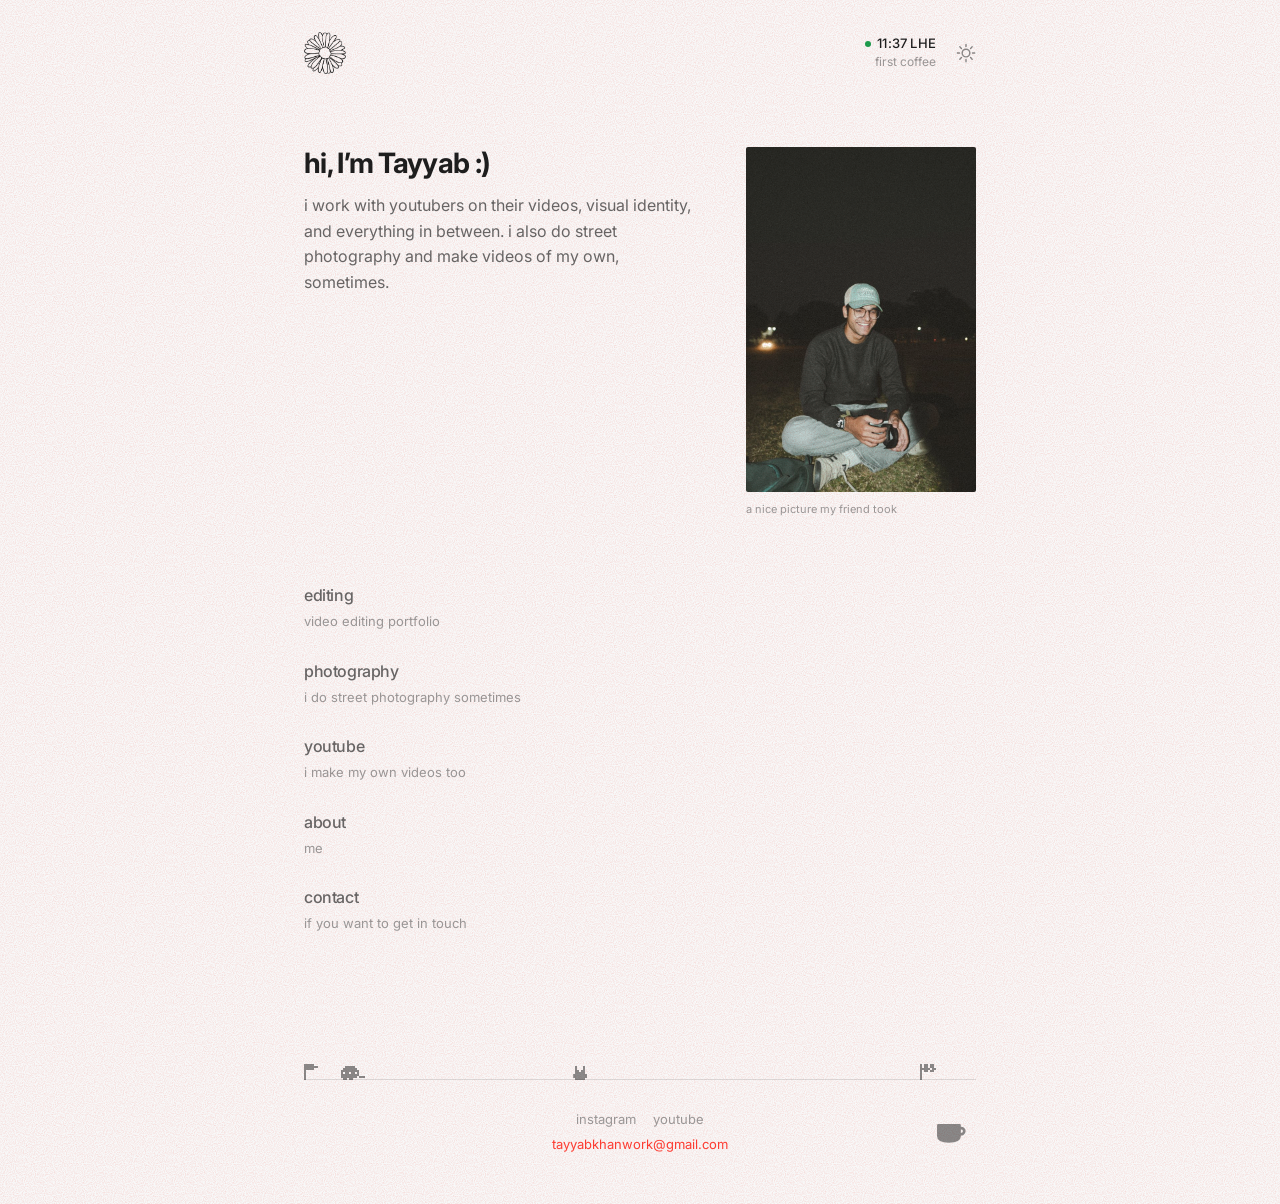
==== index.html @ bb60f00d "Add OpenAI, and put Lenovo's box back OpenAI from the file he supplied: a 1200x1200 JPEG, black knot" ====
<!doctype html>
<html lang="en">
<head>
<meta charset="utf-8">
<meta name="viewport" content="width=device-width,initial-scale=1">
<title>Tayyab Khan</title>
<meta name="description" content="I work with YouTubers on their videos, visual identity, and everything in between.">
<meta property="og:title" content="Tayyab Khan">
<meta property="og:description" content="I work with YouTubers on their videos, visual identity, and everything in between.">
<meta property="og:type" content="website">
<meta property="og:url" content="https://tayyabkhan.com/">
<meta property="og:image" content="https://tayyabkhan.com/assets/img/og.jpg">
<meta property="og:image:width" content="1200">
<meta property="og:image:height" content="630">
<meta name="twitter:card" content="summary_large_image">
<meta name="twitter:image" content="https://tayyabkhan.com/assets/img/og.jpg">
<link rel="canonical" href="https://tayyabkhan.com/">
<link rel="icon" href="/assets/img/favicon.png" type="image/png">
<link rel="alternate icon" href="/favicon.ico" sizes="any">
<link rel="preconnect" href="https://fonts.googleapis.com">
<link rel="preconnect" href="https://fonts.gstatic.com" crossorigin>
<link href="https://fonts.googleapis.com/css2?family=Inter:wght@400;500;700&display=swap" rel="stylesheet">
<link rel="stylesheet" href="/assets/css/site.css?v=3b658a05">
<script>try{var t=localStorage.getItem('theme');if(t)document.documentElement.setAttribute('data-theme',t)}catch(e){}</script>
</head>
<body>
<div id="grain" aria-hidden="true"></div>
<div id="grain-c" aria-hidden="true"></div>

<div class="wrap">
  <header class="site-head">
    <a class="mark" href="/" aria-label="Tayyab Khan — home"><span class="flower" aria-hidden="true"><span class="fill"></span><span class="line"></span><span class="line inked"></span></span></a>
    <div class="head-right">
      <p class="clock" id="clock"><b>—— lhe</b>lahore</p>
      <button class="tog" aria-label="switch theme" aria-pressed="false">
        <svg class="ic sun" viewBox="0 0 24 24" aria-hidden="true"><circle cx="12" cy="12" r="4.6"/><path d="M12 1.6v2.6M12 19.8v2.6M1.6 12h2.6M19.8 12h2.6M4.6 4.6l1.9 1.9M17.5 17.5l1.9 1.9M19.4 4.6l-1.9 1.9M6.5 17.5l-1.9 1.9"/></svg>
        <svg class="ic moon" viewBox="0 0 24 24" aria-hidden="true"><path d="M20.2 14.6A8.7 8.7 0 0 1 9.4 3.8a8.7 8.7 0 1 0 10.8 10.8Z"/></svg>
      </button>
    </div>
  </header>

  <div class="hero">
    <div>
      <h1>hi, I’m Tayyab :)</h1>
      <p class="bio">i work with youtubers on their videos, visual identity, and everything in
      between. i also do street photography and make videos of my own, sometimes.</p>
    </div>
    <figure class="me">
      <img src="/assets/img/homepage.jpg" alt="Tayyab Khan" width="230" height="345">
      <figcaption>a nice picture my friend took</figcaption>
    </figure>
  </div>

  <section>
    <div class="rows plain">
      <a class="row" href="/youtube-video-editing/"><span class="n">editing</span><span class="d">video editing portfolio</span></a>
      <a class="row" href="/photography/"><span class="n">photography</span><span class="d">i do street photography sometimes</span></a>
      <a class="row" href="/youtube/"><span class="n">youtube</span><span class="d">i make my own videos too</span></a>
      <a class="row" href="/about/"><span class="n">about</span><span class="d">me</span></a>
      <a class="row" href="/contact/"><span class="n">contact</span><span class="d">if you want to get in touch</span></a>
    </div>
  </section>

  <footer class="site-foot">
    <div class="fable" aria-hidden="true">
      <span class="pin flag-start"></span>
      <span class="pin flag-end"></span>
      <span class="pin tortoise"></span>
      <span class="pin hare"></span>
      <span class="pin zzz"></span>
    </div>
    <div class="foot-in">
      <span class="foot-social">
        <span class="soc">
          <a href="https://www.instagram.com/tayyabkhan.me" target="_blank" rel="noopener">instagram</a>
          <a href="https://www.youtube.com/@tayyaabkhan" target="_blank" rel="noopener">youtube</a>
        </span>
        <a class="mail" href="mailto:tayyabkhanwork@gmail.com">tayyabkhanwork@gmail.com</a>
      </span>
      <span class="cup"><svg class="tk cup" width="46" height="41" viewBox="0 0 34 30" fill="none"
     stroke="currentColor" stroke-width="2" stroke-linecap="round" stroke-linejoin="round" aria-hidden="true">
  <path fill="currentColor" d="M6.2 12.6h15.6v8.2c0 2.3-2 3.7-7.8 3.7s-7.8-1.4-7.8-3.7v-8.2Z"/>
  <path d="M21.8 14.8c2.3-.4 3.5.4 3.5 2.1s-1.2 2.6-3.5 2.3"/>
  <path class="st" d="M10.6 9.4c.9-1 .9-2.2 0-3.2"/>
  <path class="st st2" d="M14 8.8c.9-1 .9-2.2 0-3.2"/>
  <path class="st st3" d="M17.2 9.6c.9-1 .9-2.2 0-3.2"/>
</svg></span>
    </div>
  </footer>
</div>

<script src="/assets/js/site.js?v=77b9b106"></script>
<script src="/assets/js/fable.js?v=5c0aec54"></script>
</body>
</html>
---- assets/css/site.css ----
/* tayyabkhan.com — white paper, grey ink, grain, doodle rules */

:root{
  --bg:#fafafa;          /* reysu's palette, measured off their site */
  --raise:#f0f0f0;
  --ink:#1a1a1a;
  --body:#666666;
  --muted:#888888;
  --faint:#9a9a9a;
  --line:#dddddd;
  --skin:#fafafa;
  --glow:rgba(20,20,20,.30);
  --grain:.055;
  --redgrain:.34;
  --grainc-blend:multiply;
  --grainc-img:url("data:image/svg+xml,%3Csvg xmlns='http://www.w3.org/2000/svg' width='150' height='150'%3E%3Cfilter id='r'%3E%3CfeTurbulence type='fractalNoise' baseFrequency='.9' numOctaves='2' stitchTiles='stitch'/%3E%3CfeColorMatrix type='matrix' values='0 0 0 0 0.86  0 0 0 0 0.12  0 0 0 0 0.09  1 0 0 0 -0.35'/%3E%3C/filter%3E%3Crect width='150' height='150' filter='url(%23r)'/%3E%3C/svg%3E");
  --track:#39393d;
  --mail:#ff3b30;
  --live:#ff3b30;
  --green:#1a9e4b;
  --sun:#f0b90b; --sun-deep:#d19405; --sun-core:#5f4218; --sun-ink:#1a1a1a;
  --pop:#c0392b;
  --col:46rem;
  --pad:clamp(1.25rem,5vw,2rem);
  --sans:Inter,system-ui,-apple-system,sans-serif;
  --mono:Inter,system-ui,-apple-system,sans-serif;
  color-scheme:light;
}
:root[data-theme="dark"]{
  --bg:#0a0a0a; --raise:#141414; --ink:#e5e5e5; --body:#e5e5e5;
  --muted:#9a9a9a; --faint:#666666; --line:#222222; --skin:#0a0a0a;
  --glow:rgba(255,255,255,.40); --grain:.075; --redgrain:.5; --pop:#e04b32; --mail:#ff453a; --live:#ff453a; --green:#30d158;
  --grainc-blend:soft-light; --grainc-img:url("data:image/svg+xml,%3Csvg xmlns='http://www.w3.org/2000/svg' width='140' height='140'%3E%3Cfilter id='c'%3E%3CfeTurbulence type='fractalNoise' baseFrequency='.95' numOctaves='2' stitchTiles='stitch'/%3E%3C/filter%3E%3Crect width='140' height='140' filter='url(%23c)'/%3E%3C/svg%3E");
  color-scheme:dark;
}
@media (prefers-color-scheme:dark){
  :root:not([data-theme="light"]){
    --bg:#0a0a0a; --raise:#141414; --ink:#e5e5e5; --body:#e5e5e5;
    --muted:#9a9a9a; --faint:#666666; --line:#222222; --skin:#0a0a0a;
    --glow:rgba(255,255,255,.40); --grain:.075; --redgrain:.5; --pop:#e04b32; --mail:#ff453a; --live:#ff453a; --green:#30d158;
    --grainc-blend:soft-light; --grainc-img:url("data:image/svg+xml,%3Csvg xmlns='http://www.w3.org/2000/svg' width='140' height='140'%3E%3Cfilter id='c'%3E%3CfeTurbulence type='fractalNoise' baseFrequency='.95' numOctaves='2' stitchTiles='stitch'/%3E%3C/filter%3E%3Crect width='140' height='140' filter='url(%23c)'/%3E%3C/svg%3E");
    color-scheme:dark;
  }
}

*,*::before,*::after{box-sizing:border-box}

/* present for search engines and screen readers, invisible on screen --
   the visible headings were removed deliberately. */
.sr-only{
  position:absolute; width:1px; height:1px; padding:0; margin:-1px;
  overflow:hidden; clip:rect(0 0 0 0); white-space:nowrap; border:0;
}
html{-webkit-text-size-adjust:100%}
body{
  margin:0; background:var(--bg); color:var(--body);
  font-family:var(--sans); font-size:15px; line-height:1.5;
  letter-spacing:normal; -webkit-font-smoothing:antialiased;
}
::selection{background:var(--ink); color:var(--bg)}
/* height:auto is the companion to max-width:100% -- without it, an image
   carrying width/height attributes keeps its attribute height while the
   width shrinks, and stretches. The homepage portrait did exactly that
   on mobile: 200x345 against a true 2:3, so 45px too tall. */
img{max-width:100%; height:auto; display:block}
a{color:inherit}

/* ---------- grain ---------- */
#grain{
  position:fixed; top:-50%; left:-50%; width:200%; height:200%;
  pointer-events:none; z-index:9999; opacity:var(--grain);
  background-image:url("data:image/svg+xml,%3Csvg xmlns='http://www.w3.org/2000/svg' width='180' height='180'%3E%3Cfilter id='n'%3E%3CfeTurbulence type='fractalNoise' baseFrequency='.82' numOctaves='4' stitchTiles='stitch'/%3E%3CfeColorMatrix type='saturate' values='0'/%3E%3C/filter%3E%3Crect width='180' height='180' filter='url(%23n)'/%3E%3C/svg%3E");
  animation:grain 900ms steps(6) infinite;
  will-change:transform;
}
#grain-c{
  position:fixed; top:-50%; left:-50%; width:200%; height:200%;
  pointer-events:none; z-index:9998;
  opacity:var(--redgrain); mix-blend-mode:var(--grainc-blend);
  background-image:var(--grainc-img);
  animation:grain 1100ms steps(5) infinite reverse;
  will-change:transform;
}

@keyframes grain{
  0%{transform:translate(0,0)} 16%{transform:translate(-3%,-4%)}
  33%{transform:translate(-5%,2%)} 50%{transform:translate(3%,-3%)}
  66%{transform:translate(-2%,4%)} 83%{transform:translate(4%,2%)}
  100%{transform:translate(0,0)}
}
@media (prefers-reduced-motion:reduce){#grain,#grain-c{animation:none}}

/* ---------- glow on hover ---------- */
.glow{transition:text-shadow .3s ease}
.glow:hover{color:var(--ink); text-shadow:0 0 14px var(--glow)}

.wrap{max-width:var(--col); margin:0 auto; padding-inline:var(--pad)}
.col{max-width:40rem}
section{padding-block:clamp(2rem,5.5vw,3.25rem)}
.mono{font-size:12px; color:var(--muted)}
.label{font-size:12px; font-weight:400; letter-spacing:1.2px; text-transform:uppercase;
  color:var(--faint); display:block; margin-bottom:1.1rem}

/* ---------- header ---------- */
.site-head{display:flex; align-items:center; gap:.7rem; padding-top:1.4rem; padding-bottom:clamp(2.5rem,7vw,4rem)}
.mark{display:flex; align-items:center; gap:.55rem; text-decoration:none; color:var(--ink)}
.mark{line-height:0}
.flower{
  position:relative; display:block; width:42px; height:42px;
  transition:transform .8s cubic-bezier(.22,.68,.28,1);
}
.flower span{
  position:absolute; inset:0;
  -webkit-mask-repeat:no-repeat; mask-repeat:no-repeat;
  -webkit-mask-position:center;  mask-position:center;
  -webkit-mask-size:contain;     mask-size:contain;
}
/* the outlines: take the page's ink colour, so they invert with the theme */
.flower .line{
  background:currentColor;
  -webkit-mask-image:url("../img/sun-line.png"); mask-image:url("../img/sun-line.png");
}
/* the colour underneath, revealed from the centre outwards on hover */
.flower .fill{
  background:radial-gradient(circle at 50% 50%,
    var(--sun-core) 0 19%, var(--sun) 22%, var(--sun) 62%, var(--sun-deep) 100%);
  -webkit-mask-image:url("../img/sun-solid.png"); mask-image:url("../img/sun-solid.png");
  clip-path:circle(0% at 50% 50%);
  transition:clip-path .75s cubic-bezier(.22,.68,.28,1);
}
/* The outline uses currentColor, so in dark mode it turns near-white --
   which looks wrong sitting on top of yellow petals. This second outline is
   the illustration's own ink, revealed by the same expanding circle as the
   fill, so the drawn look matches light mode exactly wherever the colour has
   reached. Outside the circle the theme-coloured outline still shows. */
.flower .line.inked{
  background:var(--sun-ink);
  clip-path:circle(0% at 50% 50%);
  transition:clip-path .75s cubic-bezier(.22,.68,.28,1);
}
.mark:hover .fill,.mark:focus-visible .fill,
.mark:hover .line.inked,.mark:focus-visible .line.inked{clip-path:circle(72% at 50% 50%)}
.mark:hover .flower,.mark:focus-visible .flower{transform:rotate(31deg)}
@media (max-width:600px){.flower{width:36px; height:36px}}
@media (prefers-reduced-motion:reduce){
  .flower,.flower .fill{transition:none}
}
.head-right{margin-left:auto; display:flex; align-items:center; gap:1.25rem}
.clock{font-size:12px; font-weight:400; text-align:right; line-height:1.45; color:var(--faint)}
.clock .dot{display:inline-block; width:6px; height:6px; border-radius:50%;
  background:var(--green); margin-right:.4rem; vertical-align:middle; position:relative; top:-1px;
  animation:blink 2.4s ease-in-out infinite}
@keyframes blink{0%,100%{opacity:1}50%{opacity:.18}}
.clock b{display:block; font-size:13px; font-weight:500; color:var(--ink); letter-spacing:.2px}
.tog{
  background:none; border:0; padding:0; cursor:pointer; line-height:0;
  position:relative; width:20px; height:20px; color:var(--muted);
  -webkit-tap-highlight-color:transparent;
}
.tog:hover{color:var(--ink)}
.tog .ic{
  position:absolute; inset:0; width:20px; height:20px;
  fill:none; stroke:currentColor; stroke-width:1.7; stroke-linecap:round; stroke-linejoin:round;
  transition:opacity .3s ease, transform .45s cubic-bezier(.2,.7,.3,1);
}
.tog .moon{fill:currentColor; stroke:none}
/* the icon shown is the mode you are in: sun = light, moon = dark */
.tog[aria-pressed="false"] .moon{opacity:0; transform:rotate(-70deg) scale(.6)}
.tog[aria-pressed="true"]  .sun {opacity:0; transform:rotate(70deg)  scale(.6)}
.tog[aria-pressed="false"] .sun {opacity:1; transform:none}
.tog[aria-pressed="true"]  .moon{opacity:1; transform:none}

.site-nav{display:flex; gap:1.1rem; align-items:center; flex-wrap:wrap}
.site-nav a{font-size:13px; text-decoration:none; color:var(--muted)}
.site-nav a[aria-current="page"]{color:var(--ink)}
@media (max-width:600px){
  .site-head{padding-top:1.5rem; padding-bottom:2rem; gap:.75rem}
  .site-nav{margin-left:0; width:100%; gap:.95rem}
  .site-nav a{font-size:13px}
}

/* ---------- hero ---------- */
.hero{display:grid; grid-template-columns:1fr 230px; gap:clamp(1.5rem,5vw,3rem); align-items:start}
.hero .me img{border-radius:2px}
.hero .me figcaption{font-size:11px; color:var(--faint); margin-top:.6rem}
h1{font-size:28px; font-weight:700; color:var(--ink); letter-spacing:-.7px; line-height:1.15; margin:0 0 .9rem}
.bio{margin:0; max-width:46ch; font-size:16px; line-height:1.6}
.bio a{color:var(--ink); text-decoration:none; border-bottom:1px solid var(--line)}
.bio a:hover{border-bottom-color:var(--muted); text-shadow:0 0 14px var(--glow)}
@media (max-width:620px){
  .hero{grid-template-columns:1fr; gap:1.75rem}
  .hero .me{max-width:200px}
}

/* ---------- index ---------- */
.rows{display:grid}
.row{display:flex; flex-direction:column; align-items:flex-start; gap:.3rem; padding:.85rem 0; text-decoration:none;
  border-bottom:1px solid var(--line)}
.row:first-child{border-top:1px solid var(--line)}
.rows.plain .row{border:0}
.row .n{font-size:16px; font-weight:500; letter-spacing:-.4px; color:var(--body); transition:text-shadow .3s}
.row .d{font-size:13px; color:var(--faint)}
.row:hover .n{color:var(--ink); text-shadow:0 0 14px var(--glow)}
.row:hover .d{color:var(--muted)}

/* ---------- prose ---------- */
.prose p{margin:0 0 1.1rem; font-size:16px; line-height:1.6}
.prose p:last-child{margin-bottom:0}
.prose strong{color:var(--ink); font-weight:500}
.prose a{color:var(--ink); text-decoration:none; border-bottom:1px solid var(--line)}
.prose a:hover{border-bottom-color:var(--muted); text-shadow:0 0 14px var(--glow)}
.prose h2{font-size:16px; font-weight:700; color:var(--ink); letter-spacing:-.4px; margin:2.1rem 0 .75rem}
.prose h2:first-child{margin-top:0}
#age{font-variant-numeric:tabular-nums; white-space:nowrap}
.pull{color:var(--ink); margin:1.6rem 0; padding-left:1rem; border-left:1px solid var(--line); font-size:16px; line-height:1.6}

/* ---------- brands ---------- */
.brands{display:flex; align-items:center; gap:2.1rem; flex-wrap:wrap}
.brands img{height:24px; width:auto; opacity:.42; filter:grayscale(1) contrast(1.05);
  mix-blend-mode:multiply; transition:opacity .25s}
:root[data-theme="dark"] .logo{filter:brightness(1.06)}
:root[data-theme="dark"] .brands img{filter:grayscale(1) invert(1); mix-blend-mode:screen}
@media (prefers-color-scheme:dark){:root:not([data-theme="light"]) .logo{filter:brightness(1.06)}}
@media (prefers-color-scheme:dark){:root:not([data-theme="light"]) .brands img{filter:grayscale(1) invert(1); mix-blend-mode:screen}}
.brands img:hover{opacity:.85}
.b-anthropic{height:27px!important} .b-openai{height:28px!important} .b-notion{height:32px!important} .b-cokestudio{height:76px!important}

/* ---------- channels ---------- */
.chan{display:flex; justify-content:space-between; align-items:baseline; gap:1rem;
  padding:.7rem 0; text-decoration:none; border-bottom:1px solid var(--line)}
.chan:first-of-type{border-top:1px solid var(--line)}
.chan .n{font-size:15px; font-weight:500; transition:text-shadow .3s}
.chan:hover .n{color:var(--ink); text-shadow:0 0 14px var(--glow)}
.chan .s{font-size:11px; color:var(--faint); white-space:nowrap}

/* ---------- videos ---------- */
.vids{display:grid; grid-template-columns:repeat(auto-fill,minmax(190px,1fr)); gap:1.1rem}
.vid{text-decoration:none; display:block}
.vid .t{aspect-ratio:16/9; overflow:hidden; border-radius:2px; background:var(--raise); margin-bottom:.55rem; position:relative}
.vid .t img{width:100%; height:100%; object-fit:cover; transition:transform .6s cubic-bezier(.2,.7,.3,1)}
.vid:hover .t img{transform:scale(1.03)}
.vid h3{font-size:13px; font-weight:500; line-height:1.4; margin:0 0 .2rem; color:var(--body);
  display:-webkit-box; -webkit-line-clamp:2; -webkit-box-orient:vertical; overflow:hidden;
  transition:text-shadow .3s}
.vid:hover h3{color:var(--ink); text-shadow:0 0 14px var(--glow)}
.vid .m{font-size:11px; color:var(--faint)}
/* work grouped by channel */
.work + .work{margin-top:2.25rem}
.ch-head{display:flex; align-items:baseline; gap:.7rem; text-decoration:none; margin-bottom:.9rem}
.ch-head .n{font-size:14px; font-weight:500; letter-spacing:-.3px; color:var(--ink);
  transition:text-shadow .3s; white-space:nowrap}
.ch-head:hover .n{text-shadow:0 0 14px var(--glow)}
.ch-head .rule{flex:1; height:1px; background:var(--line); transform:translateY(-4px)}
.ch-head .c{font-size:11px; color:var(--faint); white-space:nowrap}

/* contact button — breathes on its own */
.cta-wrap{padding-block:clamp(2.5rem,7vw,4rem); display:flex; justify-content:center}
.cta{
  display:inline-block; text-decoration:none; border-radius:2px;
  padding:.85rem 2.2rem; font-size:14px; font-weight:500; letter-spacing:.2px;
  color:#fff; border:1px solid var(--mail); background:var(--mail);
  animation:breathe 4.5s ease-in-out infinite;
  transition:color .25s, background .25s, border-color .25s;
}
@keyframes breathe{
  0%,100%{box-shadow:0 0 0 rgba(255,59,48,0), inset 0 0 0 rgba(255,59,48,0)}
  50%{box-shadow:0 0 22px rgba(255,59,48,.32), inset 0 0 12px rgba(255,59,48,.10)}
}
.cta:hover{background:transparent; color:var(--mail); animation-play-state:paused}

/* live subscriber count */
#subs{display:flex; align-items:baseline; gap:.6rem; margin:0; font-size:13px; color:var(--faint)}
#subs .num{font-family:"VT323",ui-monospace,monospace; font-size:46px; font-weight:400;
  letter-spacing:.02em; color:var(--ink); line-height:.85; font-variant-numeric:tabular-nums}
#subs .lbl{font-size:12px}
#subs .pulse{
  width:7px; height:7px; border-radius:50%; background:var(--live); flex:none;
  align-self:center; box-shadow:0 0 0 0 var(--live); animation:pulse 1.8s ease-out infinite;
}
#subs[data-live="false"] .pulse{opacity:.9}
@keyframes pulse{
  0%{box-shadow:0 0 0 0 var(--live); opacity:1}
  70%{box-shadow:0 0 0 7px rgba(255,59,48,0); opacity:.85}
  100%{box-shadow:0 0 0 0 rgba(255,59,48,0); opacity:1}
}

.embed{aspect-ratio:16/9; width:100%; border:0; border-radius:2px; background:var(--raise)}


/* ---------- client reviews ---------- */
.reviews{display:grid; grid-template-columns:repeat(3,1fr); gap:clamp(1rem,2.5vw,1.6rem)}
@media (max-width:760px){.reviews{grid-template-columns:1fr; max-width:22rem}}
.rev{margin:0}
/* the quote and the live transcript share one box, so nothing shifts when
   a video starts: the quote fades out, the spoken line fades in. */
.says{position:relative; min-height:calc(15px * 1.5 * 3); margin-bottom:.9rem}
.rev blockquote,.rev .live{
  position:absolute; inset:0; margin:0;
  font-size:15px; line-height:1.5; letter-spacing:-.2px;
  transition:opacity .35s ease;
}
.rev blockquote{color:var(--ink); opacity:1}
.rev .live{color:var(--muted); opacity:0}
.rev.playing blockquote{opacity:0}
.rev.playing .live{opacity:1; color:var(--ink)}
/* words arrive as they are spoken: unsaid words sit back, said words step up */
.rev .live w{display:inline; opacity:.28; transition:opacity .09s linear, color .09s linear}
.rev .live w.said{opacity:1}
/* the concrete claims -- numbers -- carry the weight, so they get the accent */
.rev .live w.num.said{color:var(--mail); font-weight:500}
@media (max-width:760px){.says{min-height:calc(15px * 1.5 * 4)}}
.rev blockquote::before{content:"\201C"}
.rev blockquote::after{content:"\201D"}
.player{
  position:relative; aspect-ratio:9/16; overflow:hidden; border-radius:2px;
  background:var(--raise); cursor:pointer;
}
.player img,.player video{width:100%; height:100%; object-fit:cover; display:block}
.player img{transition:transform .6s cubic-bezier(.2,.7,.3,1), filter .3s}
.player:hover img{transform:scale(1.03); filter:brightness(1.06)}
.play{
  position:absolute; left:50%; top:50%; transform:translate(-50%,-50%);
  width:52px; height:52px; border-radius:50%; border:0; cursor:pointer;
  background:rgba(12,12,12,.55); backdrop-filter:blur(6px);
  display:grid; place-items:center; padding:0;
  transition:background .25s, transform .25s cubic-bezier(.2,.7,.3,1);
}
.play svg{width:22px; height:22px; fill:#fff; margin-left:2px}
.player:hover .play{background:var(--mail); transform:translate(-50%,-50%) scale(1.06)}
.rev figcaption{
  margin-top:.7rem; font-size:13px; color:var(--body);
  display:flex; flex-wrap:wrap; gap:.5rem; align-items:baseline;
}
.rev figcaption span{font-size:11px; color:var(--faint)}
.player video{background:#000}

/* our own controls: a hairline and one button. no fullscreen, no PiP. */
.player video::-webkit-media-controls{display:none !important}
.vctl{
  position:absolute; left:0; right:0; bottom:0; z-index:3;
  display:flex; align-items:center; gap:.6rem; padding:.6rem .7rem;
  background:linear-gradient(to top, rgba(0,0,0,.55), rgba(0,0,0,0));
  opacity:0; transition:opacity .25s;
}
.player:hover .vctl,.player.paused .vctl{opacity:1}
.pp{
  width:26px; height:26px; flex:none; border:0; padding:0; cursor:pointer;
  background:none; display:grid; place-items:center;
}
.pp svg{width:15px; height:15px; fill:#fff}
.bar{position:relative; flex:1; height:2px; background:rgba(255,255,255,.28); cursor:pointer}
.bar i{position:absolute; inset:0 auto 0 0; width:0; background:var(--mail); display:block}
.vtime{font-size:10px; color:rgba(255,255,255,.75); font-variant-numeric:tabular-nums; flex:none}

/* ---------- photography ---------- */
/* first row: a real grid so the four align top and bottom.
   all four are 2:3 portraits, so object-fit crops nothing. */
.gallery-row{
  display:grid; grid-template-columns:repeat(4,1fr); gap:.5rem; margin-bottom:.5rem;
  width:min(62rem, calc(100vw - 2 * var(--pad)));
  position:relative; left:50%; transform:translateX(-50%);
}
.gallery-row .shot{margin:0}
.gallery-row .shot img{width:100%; height:100%; aspect-ratio:2/3; object-fit:cover}
@media (max-width:1000px){.gallery-row{grid-template-columns:repeat(2,1fr)}}

.gallery{
  columns:4; column-gap:.5rem;
  /* break out of the 46rem text column so the photos can be bigger,
     while the intro above keeps the narrow measure */
  width:min(62rem, calc(100vw - 2 * var(--pad)));
  position:relative; left:50%; transform:translateX(-50%);
}
@media (max-width:1000px){.gallery{columns:3}}
@media (max-width:700px){.gallery{columns:2}}
.shot{display:block; margin-bottom:.5rem; break-inside:avoid; cursor:zoom-in}
.shot img{width:100%; transition:opacity .35s}
.shot:hover img{opacity:.88}
#lb{position:fixed; inset:0; z-index:10000; background:rgba(8,8,8,.985); display:none;
  align-items:center; justify-content:center; padding:clamp(1rem,4vw,3rem)}
#lb.on{display:flex}
#lb img{max-width:100%; max-height:86vh; object-fit:contain}
#lb .ctl{position:absolute; font-size:11px; color:#8a8a84; background:none; border:0; cursor:pointer; padding:.75rem}
#lb .ctl:hover{color:#fff}
#lb .x{top:1rem; right:1rem} #lb .p{left:1rem; top:50%} #lb .n{right:1rem; top:50%}

/* ---------- form ---------- */
.form{display:grid; gap:1.1rem; max-width:34rem}
.f2{display:grid; grid-template-columns:1fr 1fr; gap:1.1rem}
@media (max-width:520px){.f2{grid-template-columns:1fr}}
.field label{font-size:11px; color:var(--faint); display:block; margin-bottom:.45rem}
.field input,.field select,.field textarea{
  width:100%; background:transparent; border:0; border-bottom:1px solid var(--line); border-radius:0;
  color:var(--ink); font-family:var(--sans); font-size:15px; padding:.45rem 0; transition:border-color .2s}
.field textarea{resize:vertical; min-height:5.5rem; line-height:1.6}
.field input:focus,.field select:focus,.field textarea:focus{outline:0; border-bottom-color:var(--ink)}
.field select{-webkit-appearance:none; appearance:none; cursor:pointer}
.submit{justify-self:start; background:none; border:1px solid var(--line); border-radius:2px; cursor:pointer;
  color:var(--ink); font-size:13px; font-weight:500;
  padding:.55rem 1.1rem; transition:border-color .2s,text-shadow .3s}
.submit:hover{border-color:var(--muted); text-shadow:0 0 14px var(--glow)}
.submit[disabled]{opacity:.4; cursor:wait}
.form-msg{font-size:13px; color:var(--muted); min-height:1.2em; margin:0}
.form-msg a{color:var(--ink)}
.or{margin:.35rem 0 0; font-size:13px; color:var(--faint)}
.or a{color:var(--muted); text-decoration:none; border-bottom:1px solid var(--line)}
.or a:hover{color:var(--mail); border-bottom-color:var(--mail)}

/* ---------- footer ---------- */
.site-foot{margin-top:clamp(3rem,9vw,5rem); border-top:1px solid var(--line)}
.foot-in{display:grid; grid-template-columns:1fr auto 1fr; align-items:center; gap:1.25rem;
  padding:1.75rem 0 3rem}
.soc a{font-size:13px; color:var(--faint); text-decoration:none; transition:text-shadow .3s}
.soc a:hover{color:var(--ink); text-shadow:0 0 14px var(--glow)}
.foot-social{grid-column:2; justify-self:center; display:flex; flex-direction:column;
  align-items:center; gap:.35rem; text-align:center}
.soc{display:flex; gap:1.1rem}
.mail{font-size:13px; color:var(--mail); text-decoration:none; transition:opacity .2s}
.mail:hover{opacity:.75}
.cup{grid-column:3; justify-self:end}
@media (max-width:640px){
  .foot-in{grid-template-columns:1fr; justify-items:center; gap:1.5rem; text-align:center}
  .foot-social,.cup{grid-column:1; justify-self:center}
}

/* ---------- the doodles ---------- */
.tk{overflow:visible; color:var(--ink); flex:none}
.tk.cup{color:var(--muted)}   /* must come after .tk or the ink colour wins */
.st{opacity:0; animation:steam 4s ease-out infinite}
.st2{animation-delay:1.33s} .st3{animation-delay:2.66s}
@keyframes steam{0%{opacity:0;transform:translate(0,0) scale(.7)}
  20%{opacity:.85} 100%{opacity:0;transform:translate(-1.5px,-7px) scale(1.3)}}

.next{display:inline-flex; align-items:baseline; gap:.35rem; text-decoration:none; font-size:13px; font-weight:500; color:var(--ink)}
.next span{color:var(--faint); transition:transform .2s}
.next:hover{text-shadow:0 0 14px var(--glow)}
.next:hover span{transform:translate(2px,-2px)}
figure{margin:0}
figcaption{font-size:11px; color:var(--faint); margin-top:.5rem}
@media (prefers-reduced-motion:reduce){*{animation:none!important}}

/* ---------- the square on /about ---------- */
/* a video that should read as a photograph: no chrome, no caption, no
   hover state. it floats so the opening lines sit beside it and the rest
   of the page reclaims the full measure underneath. */
/* the square and the age counter travel together, floated as one block so
   the opening lines sit beside them and the rest reclaims the full measure. */
.me-block{float:right; width:230px; margin:.35rem 0 1.2rem 2rem}
.me-vid{
  display:block; width:230px; height:230px; object-fit:cover;
  background:var(--raise);
}
/* a VHS-ish readout: VT323 is a CRT terminal face, and it is the only place
   on the site that is not Inter. grey, never white -- it is a detail, not a line. */
.age-live{
  margin:.45rem 0 0; font-family:'VT323',ui-monospace,monospace;
  font-size:18px; line-height:1; letter-spacing:.6px;
  color:var(--faint); font-variant-numeric:tabular-nums;
}
@media (max-width:600px){
  .me-block{float:none; width:100%; margin:0 0 1.6rem}
  .me-vid{width:100%; height:auto; aspect-ratio:1/1}
}

/* ---------- the fable on the footer rule (homepage) ---------- */
/* the tortoise crosses the line; the hare oversleeps and gets removed.
   inert unless a .fable element is present, so other pages ignore it. */
.site-foot{position:relative}
.fable{position:absolute; left:0; right:0; top:0; height:0;
  max-width:var(--col); margin:0 auto; padding-inline:var(--pad); pointer-events:none}
.pin{position:absolute; left:0; bottom:0; line-height:0; display:block;
  color:var(--ink); opacity:.5; transition:opacity .3s ease}
.fable:hover .pin{opacity:.85}
.pin svg{display:block}
.flag-end{left:auto; right:40px}
.hare{pointer-events:auto; cursor:pointer}
.zzz{transition:opacity .4s ease; bottom:17px}
.zzz svg{position:absolute; bottom:0; left:0; opacity:0;
  animation:drift 3.2s ease-out infinite}
.zzz svg:nth-child(2){animation-delay:1.05s}
.zzz svg:nth-child(3){animation-delay:2.1s}
@keyframes drift{
  0%  {opacity:0; transform:translate(0,-100%)}
  20% {opacity:.9}
  100%{opacity:0; transform:translate(10px,-300%)}
}
@media (prefers-reduced-motion:reduce){.zzz svg{animation:none; opacity:.7}}
/* ==========================================================================
   touch targets
   The type on this site is deliberately small, so rather than enlarging
   anything, the TAP AREA is grown behind it with an invisible ::after. The
   design is untouched; a 20px link simply gains a 44px reach. All of it is
   scoped to touch pointers, so a mouse still gets the original hit boxes.
   ========================================================================== */
@media (hover:none), (pointer:coarse){

  /* the one thing that cannot be faked: iOS zooms the page when it focuses
     an input under 16px, and the layout does not always come back. */
  .field input,.field select,.field textarea{font-size:16px; padding:.78rem 0}

  .submit{min-height:44px; padding-inline:1.3rem}

  /* height-only reach for inline links -- widening them would let adjacent
     targets overlap and steal each other's taps */
  .site-nav a, .soc a, .mail, .next, .or a, .ch-head{position:relative}
  .site-nav a::after, .soc a::after, .mail::after, .next::after, .or a::after,
  .ch-head::after{
    content:''; position:absolute; left:0; right:0; top:50%;
    height:44px; transform:translateY(-50%);
  }
  /* when the nav wraps (320px and below) the two lines' 44px reaches would
     overlap by a pixel, so a tap near the boundary hits the wrong link.
     measured: 1.5rem left them 43px apart; this clears it. */
  .site-nav{row-gap:1.75rem}

  /* square controls: reach out in both directions from the centre.
     .play and .hare are already absolutely positioned -- forcing relative
     on them tore them out of place, so only .pp needs establishing here. */
  .pp{position:relative}
  .mark::after, .tog::after, .pp::after, .hare::after{
    content:''; position:absolute; left:50%; top:50%;
    width:44px; height:44px; min-width:44px; transform:translate(-50%,-50%);
  }

  /* the scrubber is 2px tall; the bar stays 2px, the reach does not */
  .bar{position:relative}
  .bar::after{content:''; position:absolute; left:0; right:0; top:50%;
    height:28px; transform:translateY(-50%)}

  #lb .ctl{min-width:44px; min-height:44px; padding:1rem}
}
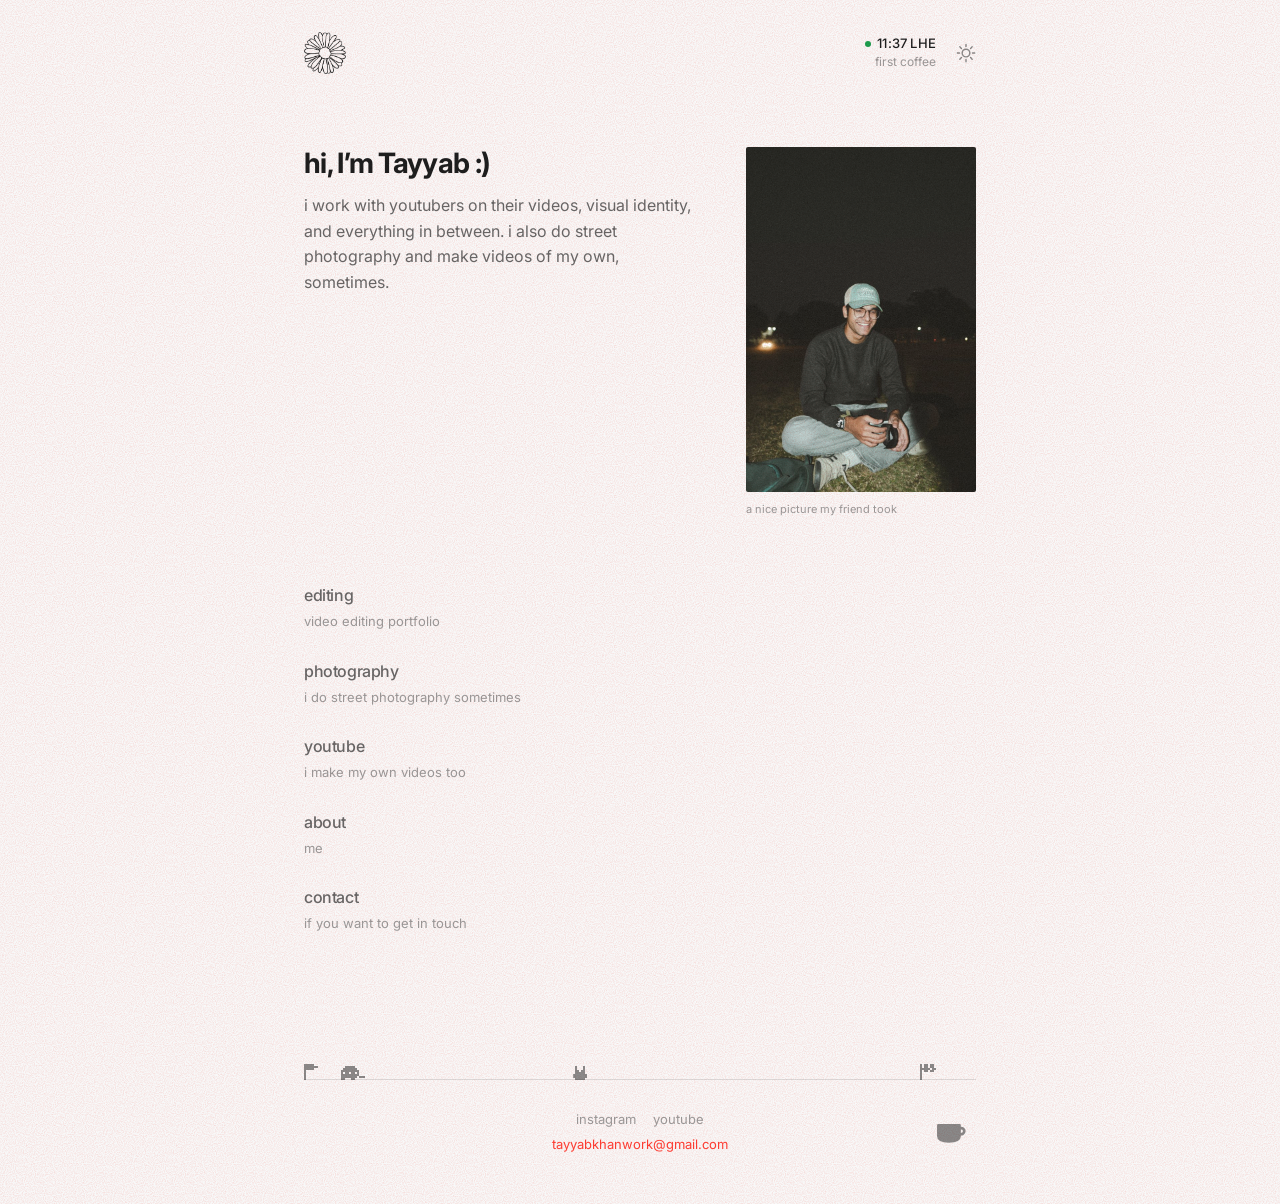
==== commit 315bebcf: "The clock never says he is asleep Between midnight and five it read "should be asleep", sitting dire" ====
--- a/index.html
+++ b/index.html
@@ -89,7 +89,7 @@
   </footer>
 </div>
 
-<script src="/assets/js/site.js?v=77b9b106"></script>
+<script src="/assets/js/site.js?v=8589e385"></script>
 <script src="/assets/js/fable.js?v=5c0aec54"></script>
 </body>
 </html>
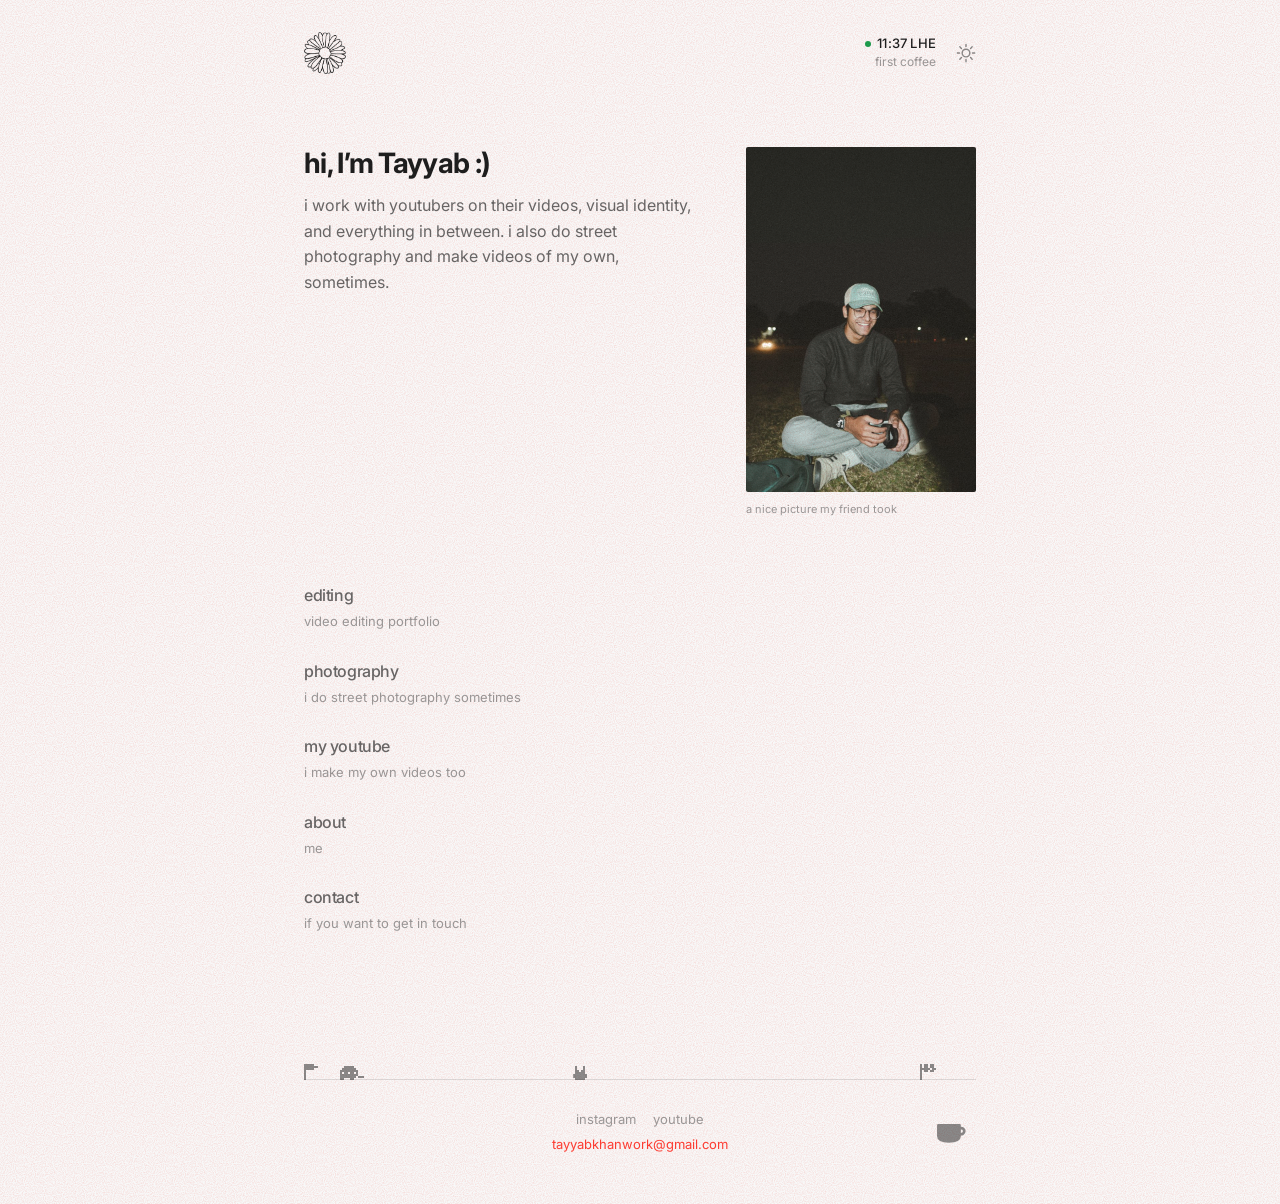
==== commit 0378c246: ""my youtube" in the nav and on the homepage The page is his own channel, but sitting in a nav beside" ====
--- a/index.html
+++ b/index.html
@@ -55,7 +55,7 @@
     <div class="rows plain">
       <a class="row" href="/youtube-video-editing/"><span class="n">editing</span><span class="d">video editing portfolio</span></a>
       <a class="row" href="/photography/"><span class="n">photography</span><span class="d">i do street photography sometimes</span></a>
-      <a class="row" href="/youtube/"><span class="n">youtube</span><span class="d">i make my own videos too</span></a>
+      <a class="row" href="/youtube/"><span class="n">my youtube</span><span class="d">i make my own videos too</span></a>
       <a class="row" href="/about/"><span class="n">about</span><span class="d">me</span></a>
       <a class="row" href="/contact/"><span class="n">contact</span><span class="d">if you want to get in touch</span></a>
     </div>
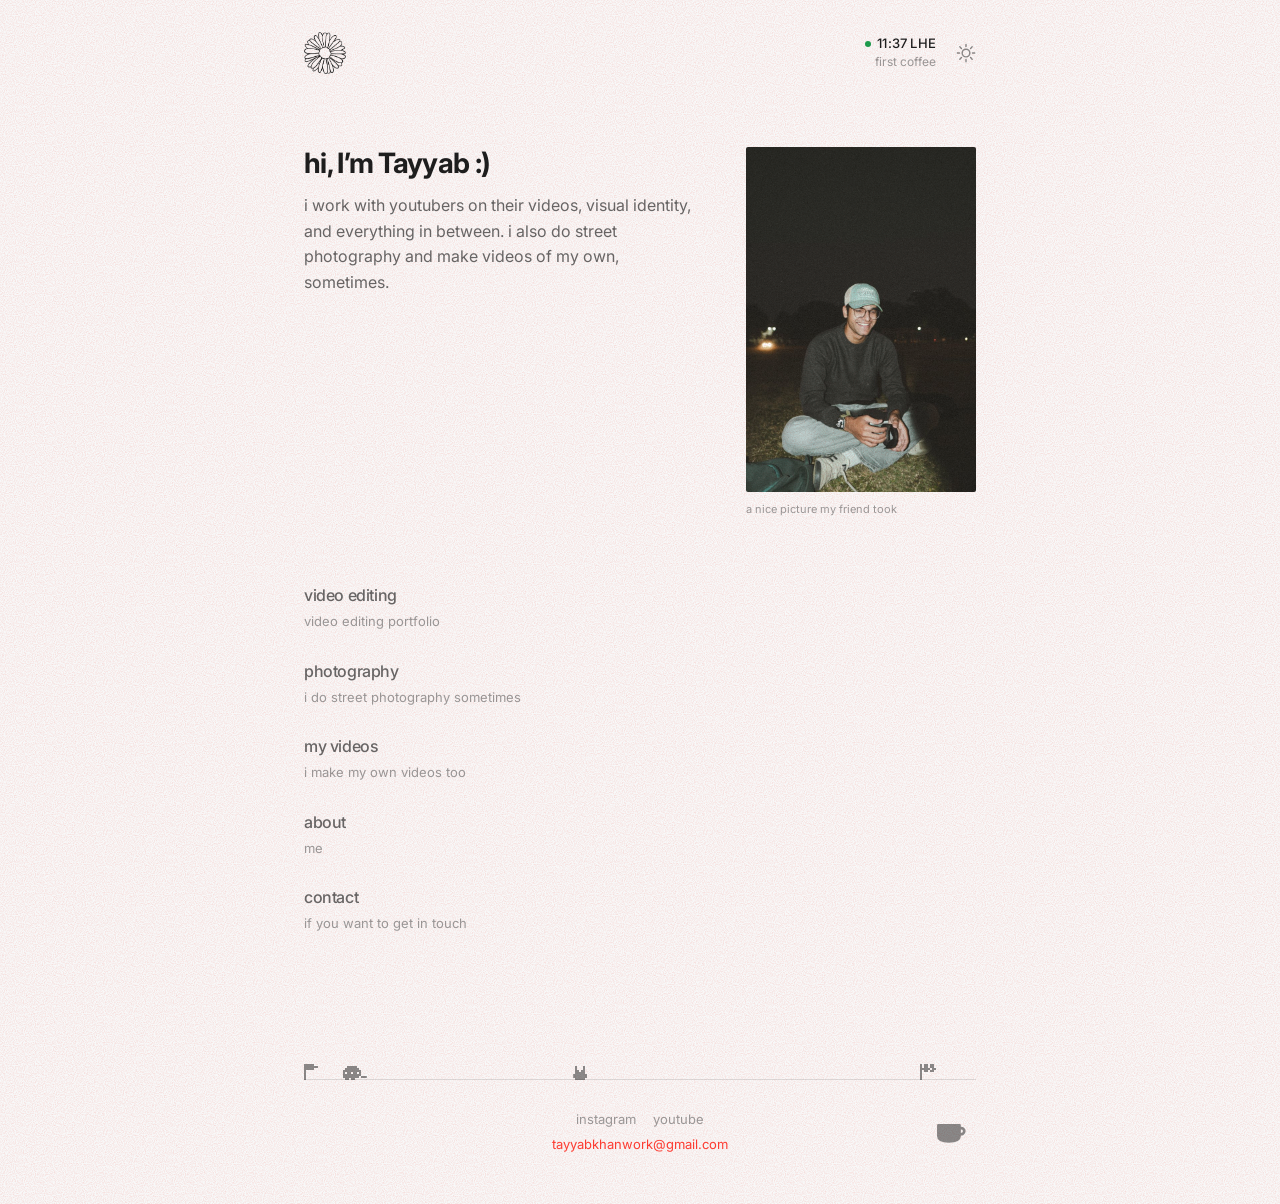
==== commit 67cba84f: ""video editing" and "my videos" Renames two of the five sections, in the homepage rows and in the na" ====
--- a/index.html
+++ b/index.html
@@ -53,9 +53,9 @@
 
   <section>
     <div class="rows plain">
-      <a class="row" href="/youtube-video-editing/"><span class="n">editing</span><span class="d">video editing portfolio</span></a>
+      <a class="row" href="/youtube-video-editing/"><span class="n">video editing</span><span class="d">video editing portfolio</span></a>
       <a class="row" href="/photography/"><span class="n">photography</span><span class="d">i do street photography sometimes</span></a>
-      <a class="row" href="/youtube/"><span class="n">my youtube</span><span class="d">i make my own videos too</span></a>
+      <a class="row" href="/youtube/"><span class="n">my videos</span><span class="d">i make my own videos too</span></a>
       <a class="row" href="/about/"><span class="n">about</span><span class="d">me</span></a>
       <a class="row" href="/contact/"><span class="n">contact</span><span class="d">if you want to get in touch</span></a>
     </div>
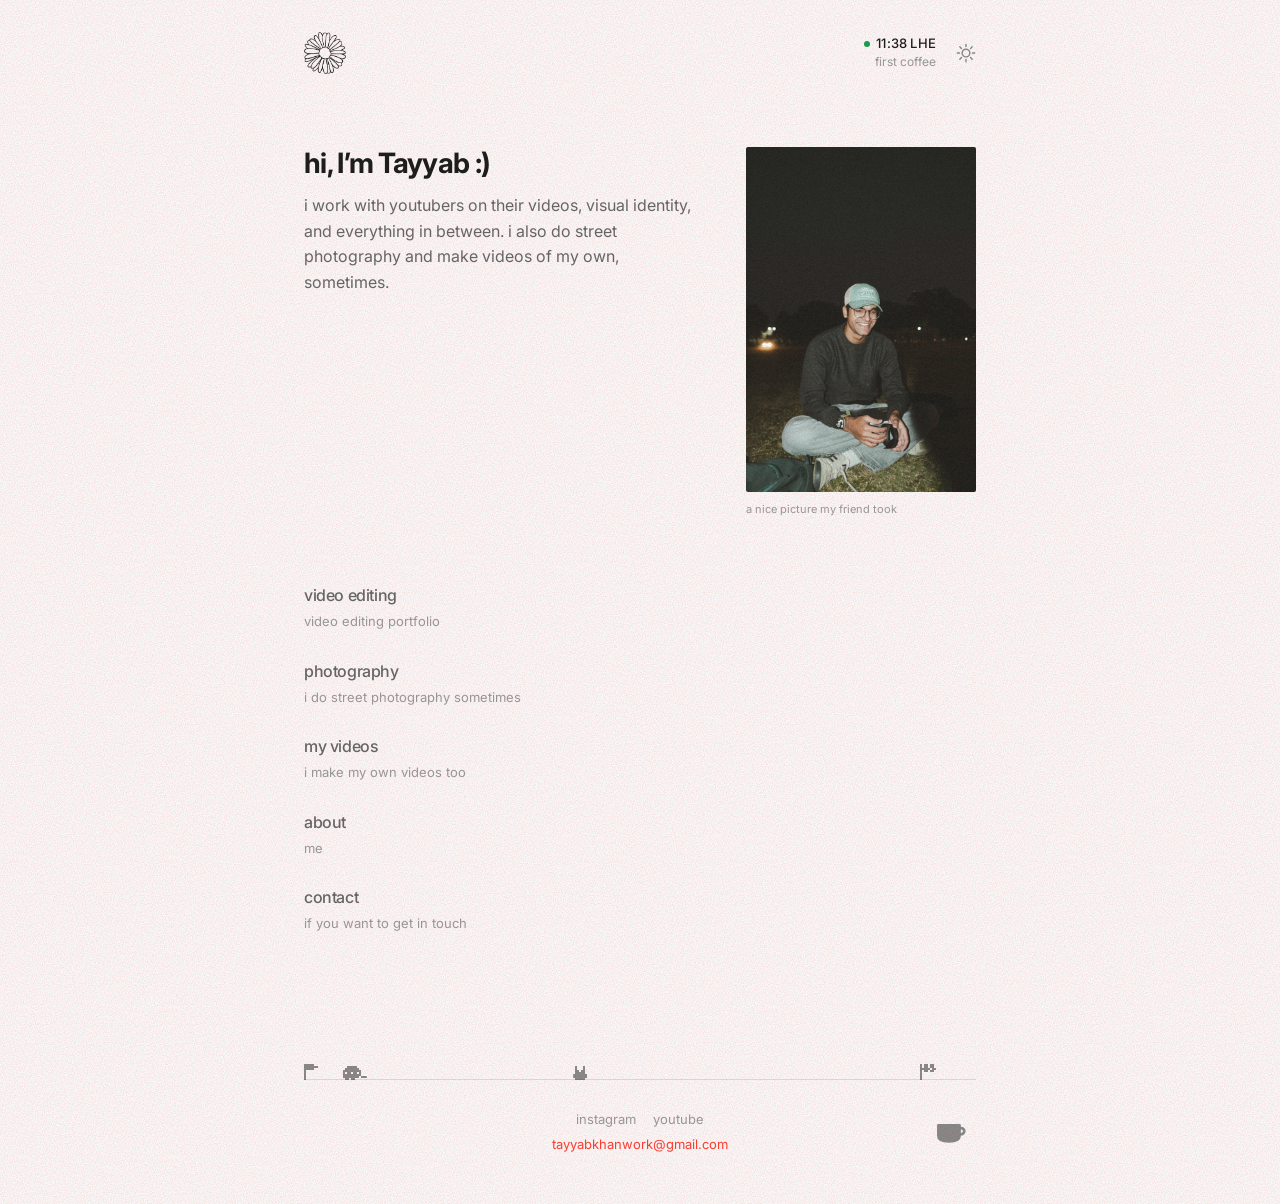
==== commit f95c4817: "Design Morsels case study: scroll-driven interactions, editing page card, sitemap Co-Authored-By: Cl" ====
--- a/index.html
+++ b/index.html
@@ -20,7 +20,7 @@
 <link rel="preconnect" href="https://fonts.googleapis.com">
 <link rel="preconnect" href="https://fonts.gstatic.com" crossorigin>
 <link href="https://fonts.googleapis.com/css2?family=Inter:wght@400;500;700&display=swap" rel="stylesheet">
-<link rel="stylesheet" href="/assets/css/site.css?v=3b658a05">
+<link rel="stylesheet" href="/assets/css/site.css?v=73da9f80">
 <script>try{var t=localStorage.getItem('theme');if(t)document.documentElement.setAttribute('data-theme',t)}catch(e){}</script>
 </head>
 <body>
--- a/assets/css/site.css
+++ b/assets/css/site.css
@@ -246,6 +246,18 @@
 .vid .m{font-size:11px; color:var(--faint)}
 /* work grouped by channel */
 .work + .work{margin-top:2.25rem}
+/* the case study link card on the editing page */
+.case{display:grid; grid-template-columns:minmax(0,1fr) minmax(0,1fr); gap:1.4rem; align-items:center; text-decoration:none}
+.case .t{aspect-ratio:16/9; overflow:hidden; border-radius:2px; background:var(--raise)}
+.case .t img{width:100%; height:100%; object-fit:cover; transition:transform .6s cubic-bezier(.2,.7,.3,1)}
+.case:hover .t img{transform:scale(1.03)}
+.case .k{font-size:11px; letter-spacing:1.2px; text-transform:uppercase; color:var(--faint)}
+.case h3{font-size:18px; font-weight:500; margin:.45rem 0 .4rem; color:var(--ink); transition:text-shadow .3s}
+.case h3 span{display:inline-block; transition:transform .3s cubic-bezier(.2,.7,.3,1)}
+.case:hover h3{text-shadow:0 0 14px var(--glow)}
+.case:hover h3 span{transform:translateX(4px)}
+.case p{font-size:13px; line-height:1.55; color:var(--muted); margin:0}
+@media (max-width:560px){.case{grid-template-columns:1fr; gap:.9rem}}
 .ch-head{display:flex; align-items:baseline; gap:.7rem; text-decoration:none; margin-bottom:.9rem}
 .ch-head .n{font-size:14px; font-weight:500; letter-spacing:-.3px; color:var(--ink);
   transition:text-shadow .3s; white-space:nowrap}
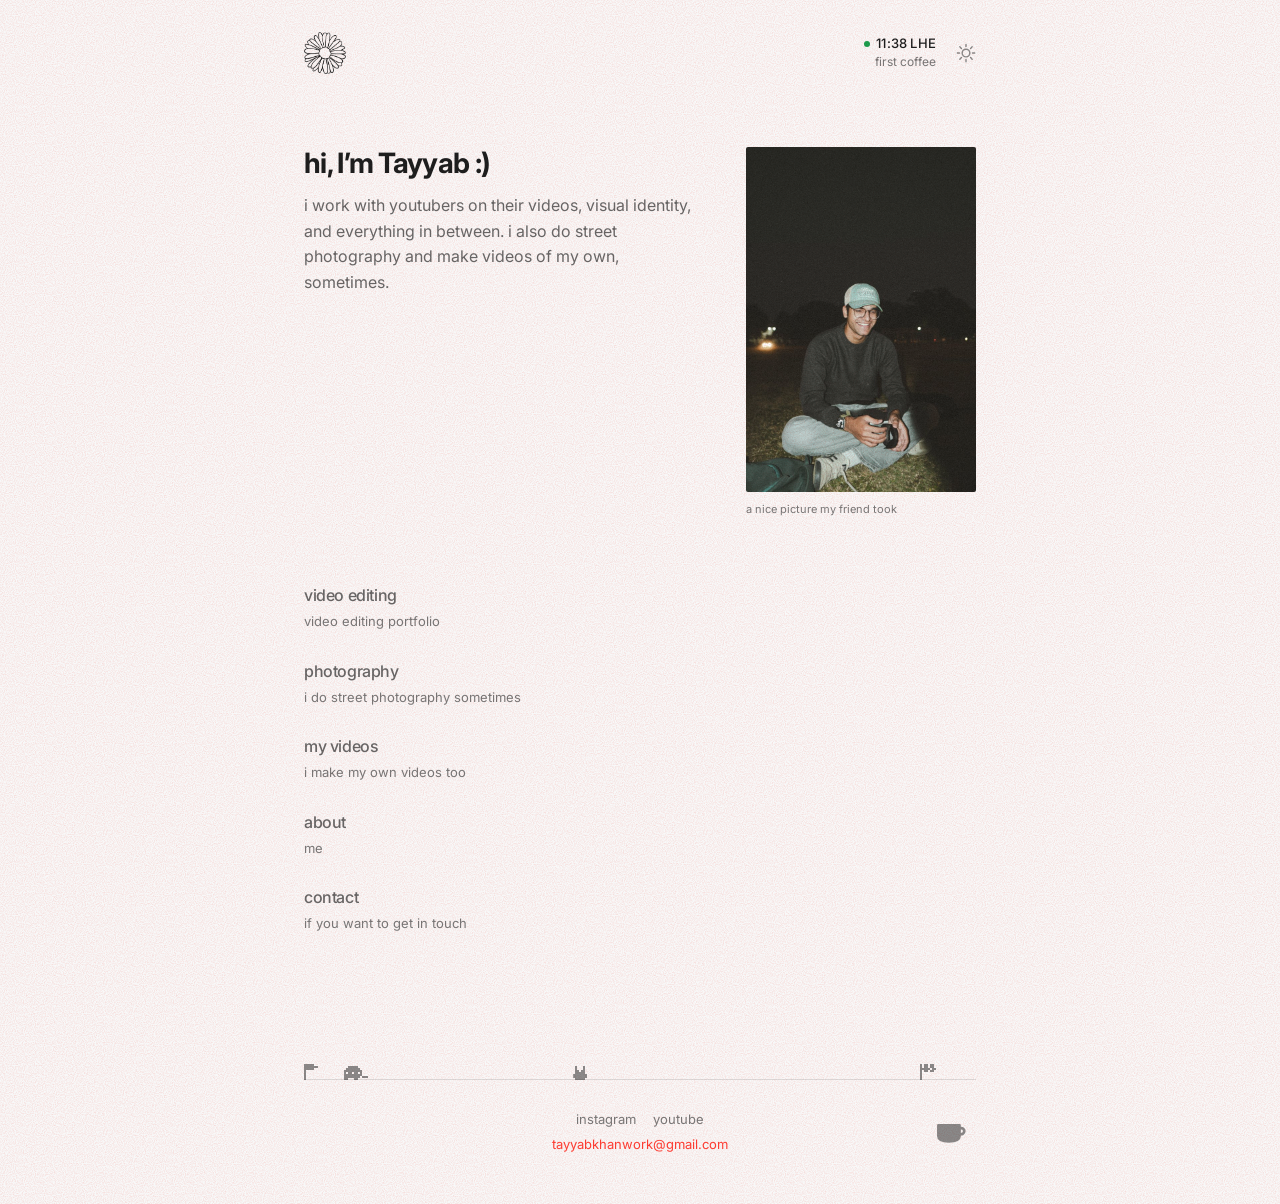
==== commit 55fc2c56: "Brighter small text site-wide (labels, captions, counts) Co-Authored-By: Claude Opus 5.5 <noreply@an" ====
--- a/index.html
+++ b/index.html
@@ -20,7 +20,7 @@
 <link rel="preconnect" href="https://fonts.googleapis.com">
 <link rel="preconnect" href="https://fonts.gstatic.com" crossorigin>
 <link href="https://fonts.googleapis.com/css2?family=Inter:wght@400;500;700&display=swap" rel="stylesheet">
-<link rel="stylesheet" href="/assets/css/site.css?v=73da9f80">
+<link rel="stylesheet" href="/assets/css/site.css?v=e74202b2">
 <script>try{var t=localStorage.getItem('theme');if(t)document.documentElement.setAttribute('data-theme',t)}catch(e){}</script>
 </head>
 <body>
--- a/assets/css/site.css
+++ b/assets/css/site.css
@@ -6,7 +6,7 @@
   --ink:#1a1a1a;
   --body:#666666;
   --muted:#888888;
-  --faint:#9a9a9a;
+  --faint:#777777;       /* small print: labels, captions, counts -- kept readable */
   --line:#dddddd;
   --skin:#fafafa;
   --glow:rgba(20,20,20,.30);
@@ -28,7 +28,7 @@
 }
 :root[data-theme="dark"]{
   --bg:#0a0a0a; --raise:#141414; --ink:#e5e5e5; --body:#e5e5e5;
-  --muted:#9a9a9a; --faint:#666666; --line:#222222; --skin:#0a0a0a;
+  --muted:#9a9a9a; --faint:#8e8e8e; --line:#222222; --skin:#0a0a0a;
   --glow:rgba(255,255,255,.40); --grain:.075; --redgrain:.5; --pop:#e04b32; --mail:#ff453a; --live:#ff453a; --green:#30d158;
   --grainc-blend:soft-light; --grainc-img:url("data:image/svg+xml,%3Csvg xmlns='http://www.w3.org/2000/svg' width='140' height='140'%3E%3Cfilter id='c'%3E%3CfeTurbulence type='fractalNoise' baseFrequency='.95' numOctaves='2' stitchTiles='stitch'/%3E%3C/filter%3E%3Crect width='140' height='140' filter='url(%23c)'/%3E%3C/svg%3E");
   color-scheme:dark;
@@ -36,7 +36,7 @@
 @media (prefers-color-scheme:dark){
   :root:not([data-theme="light"]){
     --bg:#0a0a0a; --raise:#141414; --ink:#e5e5e5; --body:#e5e5e5;
-    --muted:#9a9a9a; --faint:#666666; --line:#222222; --skin:#0a0a0a;
+    --muted:#9a9a9a; --faint:#8e8e8e; --line:#222222; --skin:#0a0a0a;
     --glow:rgba(255,255,255,.40); --grain:.075; --redgrain:.5; --pop:#e04b32; --mail:#ff453a; --live:#ff453a; --green:#30d158;
     --grainc-blend:soft-light; --grainc-img:url("data:image/svg+xml,%3Csvg xmlns='http://www.w3.org/2000/svg' width='140' height='140'%3E%3Cfilter id='c'%3E%3CfeTurbulence type='fractalNoise' baseFrequency='.95' numOctaves='2' stitchTiles='stitch'/%3E%3C/filter%3E%3Crect width='140' height='140' filter='url(%23c)'/%3E%3C/svg%3E");
     color-scheme:dark;
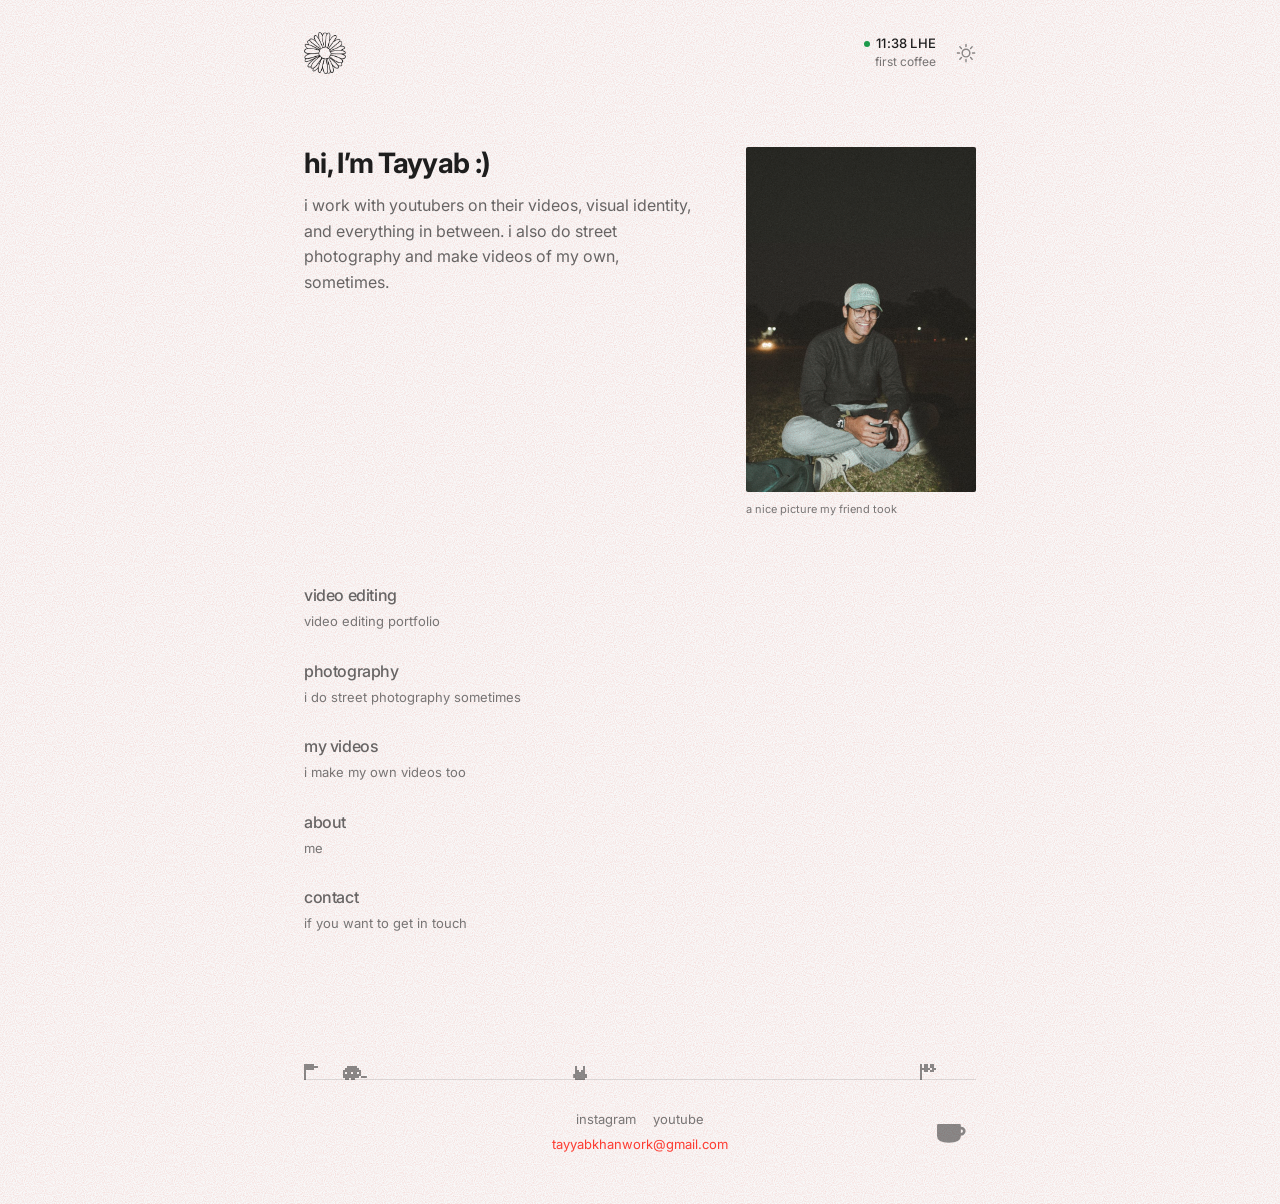
==== commit 809f53ef: "Spam trap on the contact form, honest send-failure message, page titles match the nav, home-screen i" ====
--- a/index.html
+++ b/index.html
@@ -16,11 +16,12 @@
 <meta name="twitter:image" content="https://tayyabkhan.com/assets/img/og.jpg">
 <link rel="canonical" href="https://tayyabkhan.com/">
 <link rel="icon" href="/assets/img/favicon.png" type="image/png">
+  <link rel="apple-touch-icon" href="/assets/img/apple-touch-icon.png">
 <link rel="alternate icon" href="/favicon.ico" sizes="any">
 <link rel="preconnect" href="https://fonts.googleapis.com">
 <link rel="preconnect" href="https://fonts.gstatic.com" crossorigin>
 <link href="https://fonts.googleapis.com/css2?family=Inter:wght@400;500;700&display=swap" rel="stylesheet">
-<link rel="stylesheet" href="/assets/css/site.css?v=e74202b2">
+<link rel="stylesheet" href="/assets/css/site.css?v=27bd00ae">
 <script>try{var t=localStorage.getItem('theme');if(t)document.documentElement.setAttribute('data-theme',t)}catch(e){}</script>
 </head>
 <body>
@@ -89,7 +90,7 @@
   </footer>
 </div>
 
-<script src="/assets/js/site.js?v=8589e385"></script>
+<script src="/assets/js/site.js?v=5eb71dbe"></script>
 <script src="/assets/js/fable.js?v=5c0aec54"></script>
 </body>
 </html>
--- a/assets/css/site.css
+++ b/assets/css/site.css
@@ -412,6 +412,8 @@
   padding:.55rem 1.1rem; transition:border-color .2s,text-shadow .3s}
 .submit:hover{border-color:var(--muted); text-shadow:0 0 14px var(--glow)}
 .submit[disabled]{opacity:.4; cursor:wait}
+/* spam trap: off-screen, so people never see it but form-filling bots do */
+.trap{position:absolute; left:-9999px; width:1px; height:1px; overflow:hidden}
 .form-msg{font-size:13px; color:var(--muted); min-height:1.2em; margin:0}
 .form-msg a{color:var(--ink)}
 .or{margin:.35rem 0 0; font-size:13px; color:var(--faint)}
